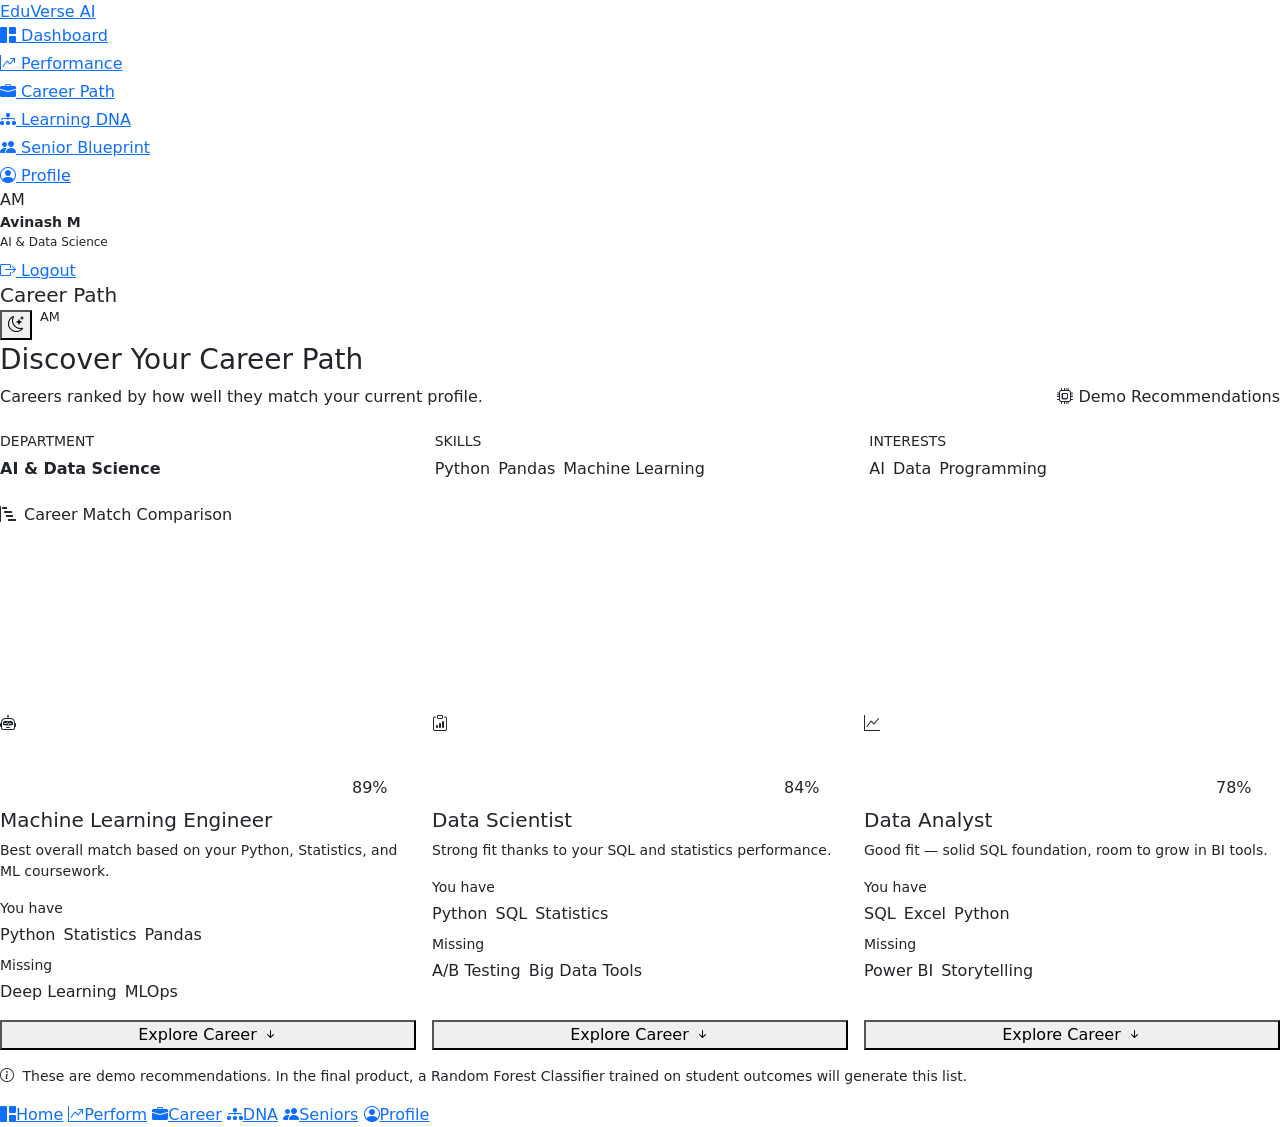
==== career.html @ 0e24b816 "Rename Career.html to career.html" ====
<!DOCTYPE html>
<html lang="en">
<head>
<meta charset="UTF-8">
<meta name="viewport" content="width=device-width, initial-scale=1.0">
<title>Career Path — EduVerse AI</title>
<link href="https://fonts.googleapis.com/css2?family=Space+Grotesk:wght@500;600;700&family=Inter:wght@400;500;600;700&family=JetBrains+Mono:wght@500;700&display=swap" rel="stylesheet">
<link href="https://cdn.jsdelivr.net/npm/bootstrap@5.3.3/dist/css/bootstrap.min.css" rel="stylesheet">
<link rel="stylesheet" href="https://cdn.jsdelivr.net/npm/bootstrap-icons@1.11.3/font/bootstrap-icons.css">
<link rel="stylesheet" href="style.css">
</head>
<body>
<div class="ev-app">
<div class="ev-sidebar-backdrop"></div>
<aside class="ev-sidebar">
  <a href="index.html" class="ev-logo"><span class="dot"></span>EduVerse AI</a>
  <nav class="d-flex flex-column gap-1">
    <a href="dashboard.html" class="ev-nav-link "><i class="bi bi-grid-1x2-fill"></i> Dashboard</a>
    <a href="performance.html" class="ev-nav-link "><i class="bi bi-graph-up-arrow"></i> Performance</a>
    <a href="career.html" class="ev-nav-link active"><i class="bi bi-briefcase-fill"></i> Career Path</a>
    <a href="learning-dna.html" class="ev-nav-link "><i class="bi bi-diagram-3-fill"></i> Learning DNA</a>
    <a href="senior-blueprint.html" class="ev-nav-link "><i class="bi bi-people-fill"></i> Senior Blueprint</a>
    <a href="profile.html" class="ev-nav-link "><i class="bi bi-person-circle"></i> Profile</a>
  </nav>
  <div class="mt-auto">
    <div class="ev-sidebar-profile mb-2">
      <div class="ev-avatar" data-student="initials">AM</div>
      <div class="flex-grow-1 min-w-0">
        <div class="fw-semibold small text-truncate" data-student="name">Avinash M</div>
        <div class="text-muted-ev" style="font-size:.75rem;" data-student="dept">AI &amp; Data Science</div>
      </div>
    </div>
    <a href="index.html" class="ev-nav-link"><i class="bi bi-box-arrow-right"></i> Logout</a>
  </div>
</aside>

<main class="ev-main">
  <div class="ev-topbar">
    <div class="d-flex align-items-center gap-2">
      <button class="sidebar-toggle-btn d-lg-none" aria-label="Open menu"><i class="bi bi-list"></i></button>
      <h5 class="mb-0 d-none d-md-block">Career Path</h5>
    </div>
    <div class="d-flex align-items-center gap-2">
      <button class="theme-toggle" aria-label="Toggle theme"><i class="bi bi-moon-stars"></i></button>
      <img src="" alt="" class="d-none">
      <div class="ev-avatar d-none d-sm-flex" style="width:36px;height:36px;font-size:.8rem;" data-student="initials">AM</div>
    </div>
  </div>
  <div class="ev-content">
<div class="mb-4 d-flex flex-wrap justify-content-between align-items-end gap-2">
  <div>
    <h3>Discover Your Career Path</h3>
    <p class="text-muted-ev mb-0">Careers ranked by how well they match your current profile.</p>
  </div>
  <span class="ev-badge demo"><i class="bi bi-cpu"></i> Demo Recommendations</span>
</div>

<!-- Profile summary -->
<div class="ev-card ev-card-pad mb-4">
  <div class="row g-4">
    <div class="col-md-4">
      <h6 class="small text-uppercase text-muted-ev mb-2">Department</h6>
      <p class="fw-semibold mb-0" data-student="dept">AI &amp; Data Science</p>
    </div>
    <div class="col-md-4">
      <h6 class="small text-uppercase text-muted-ev mb-2">Skills</h6>
      <div class="d-flex flex-wrap gap-2">
        <span class="ev-chip have">Python</span>
        <span class="ev-chip have">Pandas</span>
        <span class="ev-chip have">Machine Learning</span>
      </div>
    </div>
    <div class="col-md-4">
      <h6 class="small text-uppercase text-muted-ev mb-2">Interests</h6>
      <div class="d-flex flex-wrap gap-2">
        <span class="ev-chip">AI</span>
        <span class="ev-chip">Data</span>
        <span class="ev-chip">Programming</span>
      </div>
    </div>
  </div>
</div>

<!-- Comparison chart -->
<div class="ev-card ev-card-pad mb-4">
  <h6 class="mb-3"><i class="bi bi-bar-chart-steps me-2"></i>Career Match Comparison</h6>
  <canvas id="careerChart" height="140"></canvas>
</div>

<!-- Career cards -->
<div class="row g-3">
  <div class="col-lg-4">
    <div class="ev-card ev-card-pad h-100 d-flex flex-column">
      <div class="d-flex justify-content-between align-items-start mb-2">
        <div class="ev-icon-tile"><i class="bi bi-robot"></i></div>
        <div class="match-ring">
          <svg width="64" height="64"><circle cx="32" cy="32" r="27" stroke="var(--border)" stroke-width="6" fill="none"/><circle cx="32" cy="32" r="27" stroke="var(--ev-indigo)" stroke-width="6" fill="none" stroke-linecap="round" stroke-dasharray="169.6" stroke-dashoffset="18.6"/></svg>
          <div class="pct">89%</div>
        </div>
      </div>
      <h5>Machine Learning Engineer</h5>
      <p class="text-muted-ev small">Best overall match based on your Python, Statistics, and ML coursework.</p>
      <div class="mb-2">
        <div class="small text-muted-ev mb-1">You have</div>
        <div class="d-flex flex-wrap gap-2"><span class="ev-chip have">Python</span><span class="ev-chip have">Statistics</span><span class="ev-chip have">Pandas</span></div>
      </div>
      <div class="mb-3">
        <div class="small text-muted-ev mb-1">Missing</div>
        <div class="d-flex flex-wrap gap-2"><span class="ev-chip missing">Deep Learning</span><span class="ev-chip missing">MLOps</span></div>
      </div>
      <button class="btn-ev-outline mt-auto explore-career-btn" data-target="mle-detail">Explore Career <i class="bi bi-arrow-down-short"></i></button>
      <div id="mle-detail" class="d-none mt-3 pt-3" style="border-top:1px solid var(--border);">
        <p class="small text-muted-ev mb-0">Typical path: strengthen deep learning fundamentals → build 2 ML projects → learn model deployment (Flask/Docker) → apply for ML internships.</p>
      </div>
    </div>
  </div>

  <div class="col-lg-4">
    <div class="ev-card ev-card-pad h-100 d-flex flex-column">
      <div class="d-flex justify-content-between align-items-start mb-2">
        <div class="ev-icon-tile" style="background:linear-gradient(135deg,var(--ev-violet),var(--ev-cyan));"><i class="bi bi-clipboard-data"></i></div>
        <div class="match-ring">
          <svg width="64" height="64"><circle cx="32" cy="32" r="27" stroke="var(--border)" stroke-width="6" fill="none"/><circle cx="32" cy="32" r="27" stroke="var(--ev-violet)" stroke-width="6" fill="none" stroke-linecap="round" stroke-dasharray="169.6" stroke-dashoffset="27.1"/></svg>
          <div class="pct">84%</div>
        </div>
      </div>
      <h5>Data Scientist</h5>
      <p class="text-muted-ev small">Strong fit thanks to your SQL and statistics performance.</p>
      <div class="mb-2">
        <div class="small text-muted-ev mb-1">You have</div>
        <div class="d-flex flex-wrap gap-2"><span class="ev-chip have">Python</span><span class="ev-chip have">SQL</span><span class="ev-chip have">Statistics</span></div>
      </div>
      <div class="mb-3">
        <div class="small text-muted-ev mb-1">Missing</div>
        <div class="d-flex flex-wrap gap-2"><span class="ev-chip missing">A/B Testing</span><span class="ev-chip missing">Big Data Tools</span></div>
      </div>
      <button class="btn-ev-outline mt-auto explore-career-btn" data-target="ds-detail">Explore Career <i class="bi bi-arrow-down-short"></i></button>
      <div id="ds-detail" class="d-none mt-3 pt-3" style="border-top:1px solid var(--border);">
        <p class="small text-muted-ev mb-0">Typical path: master statistical testing → learn a big-data tool (Spark) → build a data storytelling portfolio → apply for analyst-to-scientist tracks.</p>
      </div>
    </div>
  </div>

  <div class="col-lg-4">
    <div class="ev-card ev-card-pad h-100 d-flex flex-column">
      <div class="d-flex justify-content-between align-items-start mb-2">
        <div class="ev-icon-tile" style="background:linear-gradient(135deg,var(--ev-cyan),var(--ev-indigo));"><i class="bi bi-graph-up"></i></div>
        <div class="match-ring">
          <svg width="64" height="64"><circle cx="32" cy="32" r="27" stroke="var(--border)" stroke-width="6" fill="none"/><circle cx="32" cy="32" r="27" stroke="var(--ev-cyan)" stroke-width="6" fill="none" stroke-linecap="round" stroke-dasharray="169.6" stroke-dashoffset="37.3"/></svg>
          <div class="pct">78%</div>
        </div>
      </div>
      <h5>Data Analyst</h5>
      <p class="text-muted-ev small">Good fit — solid SQL foundation, room to grow in BI tools.</p>
      <div class="mb-2">
        <div class="small text-muted-ev mb-1">You have</div>
        <div class="d-flex flex-wrap gap-2"><span class="ev-chip have">SQL</span><span class="ev-chip have">Excel</span><span class="ev-chip have">Python</span></div>
      </div>
      <div class="mb-3">
        <div class="small text-muted-ev mb-1">Missing</div>
        <div class="d-flex flex-wrap gap-2"><span class="ev-chip missing">Power BI</span><span class="ev-chip missing">Storytelling</span></div>
      </div>
      <button class="btn-ev-outline mt-auto explore-career-btn" data-target="da-detail">Explore Career <i class="bi bi-arrow-down-short"></i></button>
      <div id="da-detail" class="d-none mt-3 pt-3" style="border-top:1px solid var(--border);">
        <p class="small text-muted-ev mb-0">Typical path: learn Power BI/Tableau → practice dashboard storytelling → build 2 analytics case studies → apply for analyst roles.</p>
      </div>
    </div>
  </div>
</div>

<p class="text-muted-ev small mt-3">
  <i class="bi bi-info-circle me-1"></i> These are demo recommendations. In the final product, a Random Forest Classifier trained on student outcomes will generate this list.
</p>
  </div>
</main>
</div>

<nav class="ev-bottom-nav">
  <a href="dashboard.html" class="item "><i class="bi bi-grid-1x2-fill"></i>Home</a>
  <a href="performance.html" class="item "><i class="bi bi-graph-up-arrow"></i>Perform</a>
  <a href="career.html" class="item active"><i class="bi bi-briefcase-fill"></i>Career</a>
  <a href="learning-dna.html" class="item "><i class="bi bi-diagram-3-fill"></i>DNA</a>
  <a href="senior-blueprint.html" class="item "><i class="bi bi-people-fill"></i>Seniors</a>
  <a href="profile.html" class="item "><i class="bi bi-person-circle"></i>Profile</a>
</nav>

<script src="https://cdn.jsdelivr.net/npm/bootstrap@5.3.3/dist/js/bootstrap.bundle.min.js"></script>
<script src="https://cdn.jsdelivr.net/npm/chart.js@4.4.4/dist/chart.umd.min.js"></script>
<script src="script.js"></script>
</body>
</html>
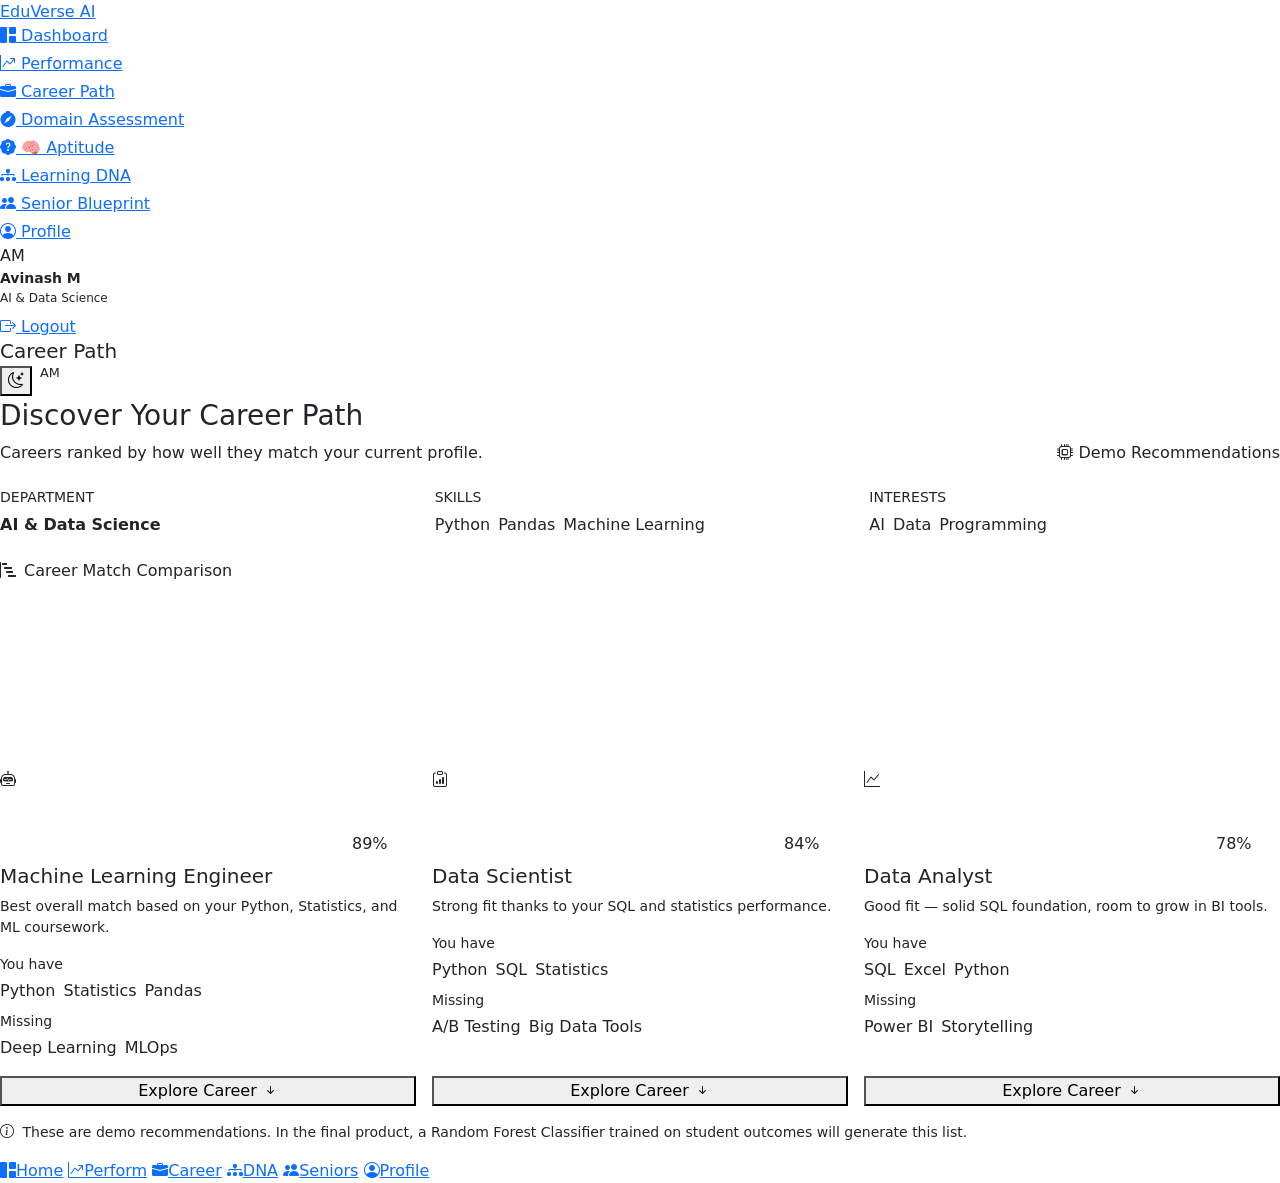
==== commit 77ae0d3d: "Add new links for Domain Assessment and Aptitude" ====
--- a/career.html
+++ b/career.html
@@ -18,6 +18,8 @@
     <a href="dashboard.html" class="ev-nav-link "><i class="bi bi-grid-1x2-fill"></i> Dashboard</a>
     <a href="performance.html" class="ev-nav-link "><i class="bi bi-graph-up-arrow"></i> Performance</a>
     <a href="career.html" class="ev-nav-link active"><i class="bi bi-briefcase-fill"></i> Career Path</a>
+    <a href="domain-assessment.html" class="ev-nav-link "><i class="bi bi-compass-fill"></i> Domain Assessment</a>
+    <a href="aptitude.html" class="ev-nav-link "><i class="bi bi-patch-question-fill"></i> 🧠 Aptitude</a>
     <a href="learning-dna.html" class="ev-nav-link "><i class="bi bi-diagram-3-fill"></i> Learning DNA</a>
     <a href="senior-blueprint.html" class="ev-nav-link "><i class="bi bi-people-fill"></i> Senior Blueprint</a>
     <a href="profile.html" class="ev-nav-link "><i class="bi bi-person-circle"></i> Profile</a>
@@ -187,5 +189,6 @@
 <script src="https://cdn.jsdelivr.net/npm/bootstrap@5.3.3/dist/js/bootstrap.bundle.min.js"></script>
 <script src="https://cdn.jsdelivr.net/npm/chart.js@4.4.4/dist/chart.umd.min.js"></script>
 <script src="script.js"></script>
+
 </body>
 </html>
